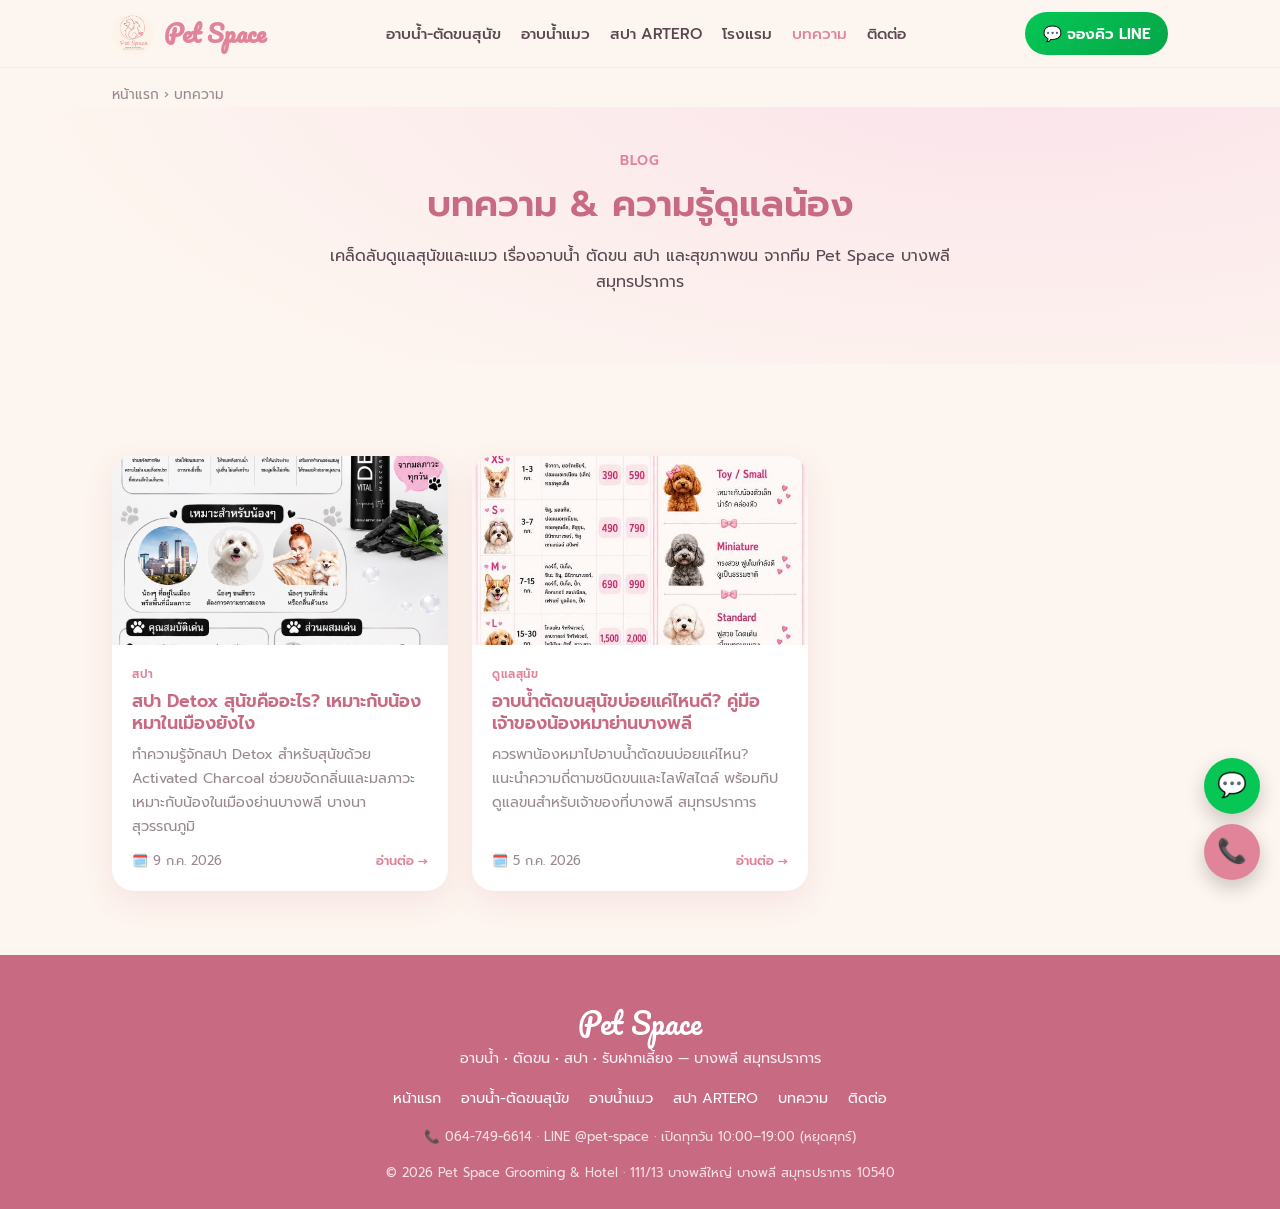
==== blog.html @ f8ef8228 "blog: publish/update articles (2026-07-11)" ====
<!DOCTYPE html>
<html lang="th">
<head>
<meta charset="UTF-8">
<meta name="viewport" content="width=device-width, initial-scale=1.0">
<title>บทความ ความรู้ดูแลสุนัข-แมว | Pet Space บางพลี สมุทรปราการ</title>
<meta name="description" content="รวมบทความความรู้เรื่องอาบน้ำ ตัดขน สปา และดูแลสุนัข-แมว โดย Pet Space ร้านโกรมมิ่งย่านบางพลี สมุทรปราการ">
<meta name="keywords" content="บทความดูแลสุนัข, ดูแลแมว, อาบน้ำตัดขน บางพลี, Pet Space บทความ">
<link rel="canonical" href="https://petspace.vercel.app/blog.html">
<meta name="theme-color" content="#E8A0B0">
<meta property="og:type" content="website">
<meta property="og:title" content="บทความ ความรู้ดูแลสุนัข-แมว | Pet Space บางพลี สมุทรปราการ">
<meta property="og:description" content="รวมบทความความรู้เรื่องอาบน้ำ ตัดขน สปา และดูแลสุนัข-แมว โดย Pet Space ร้านโกรมมิ่งย่านบางพลี สมุทรปราการ">
<meta property="og:image" content="https://petspace.vercel.app/Logo.jpg">
<meta property="og:url" content="https://petspace.vercel.app/blog.html">
<meta property="og:locale" content="th_TH">
<link rel="icon" type="image/jpeg" href="Logo.jpg">
<link rel="preconnect" href="https://fonts.googleapis.com">
<link rel="preconnect" href="https://fonts.gstatic.com" crossorigin>
<link href="https://fonts.googleapis.com/css2?family=Prompt:wght@300;400;500;600;700&family=Pacifico&display=swap" rel="stylesheet">
<link rel="stylesheet" href="assets/style.css">
<script type="application/ld+json">
{"@context":"https://schema.org","@type":"Blog","name":"บทความ Pet Space","url":"https://petspace.vercel.app/blog.html","description":"บทความความรู้เรื่องการดูแลสุนัขและแมว โดย Pet Space บางพลี สมุทรปราการ","blogPost":[{"@type":"BlogPosting","headline":"สปา Detox สุนัขคืออะไร? เหมาะกับน้องหมาในเมืองยังไง","url":"https://petspace.vercel.app/blog/dog-spa-detox.html","datePublished":"2026-07-09"},{"@type":"BlogPosting","headline":"อาบน้ำตัดขนสุนัขบ่อยแค่ไหนดี? คู่มือเจ้าของน้องหมาย่านบางพลี","url":"https://petspace.vercel.app/blog/how-often-bath-dog.html","datePublished":"2026-07-05"}]}
</script>
<script type="application/ld+json">
{"@context":"https://schema.org","@type":"BreadcrumbList","itemListElement":[{"@type":"ListItem","position":1,"name":"หน้าแรก","item":"https://petspace.vercel.app/"},{"@type":"ListItem","position":2,"name":"บทความ","item":"https://petspace.vercel.app/blog.html"}]}
</script>
</head>
<body>

<header>
  <nav class="nav">
    <a href="index.html" class="brand"><img src="Logo.jpg" alt="โลโก้ Pet Space บางพลี"><span class="script">Pet Space</span></a>
    <div class="menu">
      <a href="dog-grooming.html">อาบน้ำ-ตัดขนสุนัข</a>
      <a href="cat-grooming.html">อาบน้ำแมว</a>
      <a href="spa.html">สปา ARTERO</a>
      <a href="pet-hotel.html">โรงแรม</a>
      <a href="blog.html" class="active">บทความ</a>
      <a href="contact.html">ติดต่อ</a>
    </div>
    <a href="https://line.me/R/ti/p/@pet-space" class="btn btn-line">💬 จองคิว LINE</a>
    <button class="hamb" aria-label="เปิดเมนู" aria-expanded="false" onclick="var m=this.closest('.nav').querySelector('.menu');this.setAttribute('aria-expanded',m.classList.toggle('open'))">☰</button>
  </nav>
</header>

<div class="wrap"><p class="crumbs"><a href="index.html">หน้าแรก</a> › บทความ</p></div>

<section class="page-hero">
  <div class="wrap">
    <span class="eyebrow">Blog</span>
    <h1>บทความ &amp; ความรู้ดูแลน้อง</h1>
    <p>เคล็ดลับดูแลสุนัขและแมว เรื่องอาบน้ำ ตัดขน สปา และสุขภาพขน จากทีม Pet Space บางพลี สมุทรปราการ</p>
  </div>
</section>

<section>
  <div class="wrap">
    <div class="blog-grid">
      <a class="post-card" href="blog/dog-spa-detox.html">
        <img class="cover" src="S__39755821_0.jpg" alt="สปา Detox สุนัขคืออะไร? เหมาะกับน้องหมาในเมืองยังไง" loading="lazy">
        <div class="pbody">
          <span class="cat">สปา</span>
          <h3>สปา Detox สุนัขคืออะไร? เหมาะกับน้องหมาในเมืองยังไง</h3>
          <p class="excerpt">ทำความรู้จักสปา Detox สำหรับสุนัขด้วย Activated Charcoal ช่วยขจัดกลิ่นและมลภาวะ เหมาะกับน้องในเมืองย่านบางพลี บางนา สุวรรณภูมิ</p>
          <div class="meta"><span>🗓️ 9 ก.ค. 2026</span><span class="read">อ่านต่อ →</span></div>
        </div>
      </a>
      <a class="post-card" href="blog/how-often-bath-dog.html">
        <img class="cover" src="S__39755816_0.jpg" alt="อาบน้ำตัดขนสุนัขบ่อยแค่ไหนดี? คู่มือเจ้าของน้องหมาย่านบางพลี" loading="lazy">
        <div class="pbody">
          <span class="cat">ดูแลสุนัข</span>
          <h3>อาบน้ำตัดขนสุนัขบ่อยแค่ไหนดี? คู่มือเจ้าของน้องหมาย่านบางพลี</h3>
          <p class="excerpt">ควรพาน้องหมาไปอาบน้ำตัดขนบ่อยแค่ไหน? แนะนำความถี่ตามชนิดขนและไลฟ์สไตล์ พร้อมทิปดูแลขนสำหรับเจ้าของที่บางพลี สมุทรปราการ</p>
          <div class="meta"><span>🗓️ 5 ก.ค. 2026</span><span class="read">อ่านต่อ →</span></div>
        </div>
      </a>
    </div>
  </div>
</section>

<footer>
  <div class="wrap">
    <div class="script">Pet Space</div>
    <p style="font-size:.9rem;opacity:.9">อาบน้ำ • ตัดขน • สปา • รับฝากเลี้ยง — บางพลี สมุทรปราการ</p>
    <div class="fmenu"><a href="index.html">หน้าแรก</a><a href="dog-grooming.html">อาบน้ำ-ตัดขนสุนัข</a><a href="cat-grooming.html">อาบน้ำแมว</a><a href="spa.html">สปา ARTERO</a><a href="blog.html">บทความ</a><a href="contact.html">ติดต่อ</a></div>
    <p class="small">📞 064-749-6614 · LINE @pet-space · เปิดทุกวัน 10:00–19:00 (หยุดศุกร์)</p>
    <p class="small">© 2026 Pet Space Grooming &amp; Hotel · 111/13 บางพลีใหญ่ บางพลี สมุทรปราการ 10540</p>
  </div>
</footer>
<div class="float-cta">
  <a href="https://line.me/R/ti/p/@pet-space" class="f-line" aria-label="LINE">💬</a>
  <a href="tel:0647496614" class="f-tel" aria-label="โทร">📞</a>
</div>
</body>
</html>
---- assets/style.css ----
/* ===== Pet Space — shared stylesheet ===== */
:root{
  --cream:#FDF5EF; --cream2:#FBEDE4; --card:#FFFFFF;
  --rose:#E1849A; --rose-d:#C86A82; --pink:#F5A9C0; --pink-l:#FBE3EA;
  --purple:#9B6FC4; --charcoal:#3A2A30; --ink:#5B4750; --muted:#9A8891;
  --shadow:0 10px 30px rgba(200,106,130,.12);
  --radius:22px;
}
*{margin:0;padding:0;box-sizing:border-box}
html{scroll-behavior:smooth}
body{font-family:'Prompt',sans-serif;color:var(--ink);background:var(--cream);line-height:1.65;-webkit-font-smoothing:antialiased;overflow-x:hidden}
h1,h2,h3{color:var(--rose-d);font-weight:600;line-height:1.3}
a{color:inherit;text-decoration:none}
img{max-width:100%;height:auto}
.wrap{max-width:1100px;margin:0 auto;padding:0 22px}
.script{font-family:'Pacifico',cursive}
section{padding:64px 0}
.center{text-align:center}
.eyebrow{color:var(--rose);font-weight:600;letter-spacing:1px;font-size:.85rem;text-transform:uppercase}
.sec-title{font-size:2rem;margin:6px 0 10px}
.sec-sub{color:var(--muted);max-width:640px;margin:0 auto 8px}

/* HEADER */
header{position:sticky;top:0;z-index:50;background:rgba(253,245,239,.92);backdrop-filter:blur(10px);border-bottom:1px solid var(--pink-l)}
.nav{display:flex;align-items:center;justify-content:space-between;padding:12px 22px;max-width:1100px;margin:0 auto}
.brand{display:flex;align-items:center;gap:10px;font-weight:700;color:var(--rose-d);font-size:1.15rem}
.brand img{width:42px;height:42px;border-radius:50%;object-fit:cover}
.brand .script{font-size:1.5rem;color:var(--rose)}
.menu{display:flex;gap:20px;font-size:.95rem;font-weight:500}
.menu a:hover,.menu a.active{color:var(--rose)}
.btn{display:inline-flex;align-items:center;gap:8px;padding:11px 22px;border-radius:999px;font-weight:600;font-size:.95rem;transition:.2s;cursor:pointer;border:none}
.btn-line{background:linear-gradient(135deg,#06C755,#05a648);color:#fff}
.btn-primary{background:linear-gradient(135deg,var(--pink),var(--rose));color:#fff;box-shadow:var(--shadow)}
.btn-ghost{background:#fff;color:var(--rose-d);border:2px solid var(--pink)}
.btn:hover{transform:translateY(-2px)}
.nav .btn{padding:9px 18px}
.hamb{display:none;background:none;border:none;font-size:1.7rem;color:var(--rose-d);cursor:pointer;line-height:1;padding:6px 8px}

/* BREADCRUMB */
.crumbs{font-size:.85rem;color:var(--muted);padding:16px 0 0}
.crumbs a:hover{color:var(--rose)}

/* PAGE HERO */
.page-hero{background:radial-gradient(1000px 400px at 80% -20%,var(--pink-l),transparent),var(--cream);padding:40px 0 46px;text-align:center}
.page-hero h1{font-size:2.3rem;margin:8px auto 14px;max-width:820px}
.page-hero p{color:var(--ink);max-width:620px;margin:0 auto 22px}
.page-hero .cta{display:flex;gap:12px;justify-content:center;flex-wrap:wrap}
.badge{display:inline-flex;align-items:center;gap:8px;background:#fff;border:1px solid var(--pink-l);color:var(--rose-d);padding:7px 16px;border-radius:999px;font-size:.85rem;font-weight:500;box-shadow:var(--shadow)}

/* HERO (home) */
.hero{background:radial-gradient(1200px 500px at 80% -10%,var(--pink-l),transparent),var(--cream);padding:56px 0 30px;text-align:center}
.hero h1{font-size:2.6rem;margin:18px auto;max-width:820px}
.hero p.lead{font-size:1.15rem;color:var(--ink);margin:0 auto 26px;max-width:640px}
.hero .cta{display:flex;gap:14px;flex-wrap:wrap;justify-content:center}
.hero-banner{margin-top:34px}
.hero-banner img{width:100%;height:auto;border-radius:var(--radius);box-shadow:var(--shadow);display:block}

/* IMAGES / FIGURES */
.figure{margin-top:28px;text-align:center}
.figure img{border-radius:var(--radius);box-shadow:var(--shadow);width:100%;max-width:460px;display:inline-block}
.figure figcaption{color:var(--muted);font-size:.85rem;margin-top:10px}
.poster-row{display:grid;grid-template-columns:repeat(3,1fr);gap:18px;margin-top:26px}
.poster-row img{width:100%;border-radius:16px;box-shadow:var(--shadow);display:block}
.storefront-grid{display:grid;grid-template-columns:1fr 1fr;gap:18px;margin-top:26px}
.storefront-grid img{width:100%;height:100%;object-fit:cover;border-radius:var(--radius);box-shadow:var(--shadow);display:block}
.spa-card .poster{width:100%;border-radius:14px;margin-bottom:14px;display:block;box-shadow:0 4px 14px rgba(0,0,0,.08)}

/* BLOG / ARTICLE */
.blog-grid{display:grid;grid-template-columns:repeat(3,1fr);gap:24px;margin-top:28px}
.post-card{background:#fff;border-radius:var(--radius);box-shadow:var(--shadow);overflow:hidden;display:flex;flex-direction:column;transition:.2s}
.post-card:hover{transform:translateY(-3px)}
.post-card .cover{width:100%;aspect-ratio:16/9;object-fit:cover;display:block;background:var(--pink-l)}
.post-card .pbody{padding:20px;display:flex;flex-direction:column;flex:1}
.post-card .cat{color:var(--rose);font-size:.72rem;font-weight:600;text-transform:uppercase;letter-spacing:.5px}
.post-card h3{font-size:1.1rem;margin:6px 0 8px;color:var(--rose-d)}
.post-card .excerpt{font-size:.9rem;color:var(--muted);flex:1}
.post-card .meta{color:var(--muted);font-size:.8rem;margin-top:12px;display:flex;justify-content:space-between;align-items:center}
.post-card .read{color:var(--rose);font-weight:600}
.article{max-width:760px;margin:0 auto}
.article-cover{width:100%;border-radius:var(--radius);box-shadow:var(--shadow);margin-bottom:24px;aspect-ratio:16/9;object-fit:cover;display:block}
.article-meta{color:var(--muted);font-size:.9rem;margin-bottom:6px}
.article h2{font-size:1.5rem;margin:30px 0 12px}
.article h3{font-size:1.2rem;margin:22px 0 8px}
.article p{margin:0 0 16px;font-size:1.03rem;line-height:1.85}
.article ul,.article ol{margin:0 0 18px 24px}
.article li{margin:7px 0;line-height:1.7}
.article a{color:var(--rose-d);text-decoration:underline;text-underline-offset:2px}
.article img{border-radius:var(--radius);box-shadow:var(--shadow);margin:20px 0;width:100%}
.article blockquote{border-left:4px solid var(--pink);background:var(--pink-l);margin:18px 0;padding:12px 18px;border-radius:0 12px 12px 0;color:var(--ink)}
.share-cta{background:linear-gradient(135deg,var(--pink-l),#fff);border-radius:var(--radius);box-shadow:var(--shadow);padding:26px;text-align:center;margin-top:36px}

/* TRUST */
.trust{background:var(--cream2)}
.trust-grid{display:grid;grid-template-columns:repeat(4,1fr);gap:18px}
.trust-item{background:#fff;border-radius:var(--radius);padding:26px 18px;text-align:center;box-shadow:var(--shadow)}
.trust-item .ic{font-size:2rem}
.trust-item h3{font-size:1.05rem;margin-top:10px}
.trust-item p{font-size:.85rem;color:var(--muted)}

/* SERVICE CARDS (home overview) */
.svc-grid{display:grid;grid-template-columns:repeat(3,1fr);gap:22px;margin-top:26px}
.svc{background:#fff;border-radius:var(--radius);padding:28px 24px;box-shadow:var(--shadow);text-align:center;display:flex;flex-direction:column}
.svc .big{font-size:2.6rem}
.svc h3{margin:10px 0 6px}
.svc p{font-size:.9rem;color:var(--muted);flex:1}
.svc .lnk{color:var(--rose);font-weight:600;margin-top:12px;font-size:.9rem}

/* PROMO */
.promo{background:linear-gradient(135deg,var(--rose),var(--pink));color:#fff;border-radius:var(--radius);padding:34px;text-align:center;box-shadow:var(--shadow)}
.promo h2{color:#fff;font-size:1.7rem}
.promo .chips{display:flex;gap:14px;justify-content:center;flex-wrap:wrap;margin-top:16px}
.chip{background:rgba(255,255,255,.22);border:1px solid rgba(255,255,255,.5);padding:10px 20px;border-radius:999px;font-weight:600}

/* TABLES */
.price-table{width:100%;border-collapse:separate;border-spacing:0;background:#fff;border-radius:var(--radius);overflow:hidden;box-shadow:var(--shadow);margin-top:22px}
.price-table th{background:var(--pink-l);color:var(--rose-d);font-weight:600;padding:14px;font-size:.95rem}
.price-table td{padding:14px;border-top:1px solid var(--cream2);text-align:center}
.price-table td:first-child,.price-table td:nth-child(2){text-align:left}
.price-table .size{font-weight:700;color:var(--rose-d)}
.price-table .price{font-weight:700;color:var(--rose);font-size:1.1rem}
.breeds{font-size:.82rem;color:var(--muted)}
.two-col{display:grid;grid-template-columns:1fr 1fr;gap:26px}

/* ADD-ON */
.addon-grid{display:grid;grid-template-columns:repeat(3,1fr);gap:16px;margin-top:22px}
.addon{background:#fff;border-radius:16px;padding:20px;box-shadow:var(--shadow);display:flex;justify-content:space-between;align-items:center;gap:10px}
.addon .n{font-weight:500}
.addon .p{font-weight:700;color:var(--rose);white-space:nowrap}

/* SPA */
.spa{background:var(--cream2)}
.spa-grid{display:grid;grid-template-columns:repeat(3,1fr);gap:22px;margin-top:26px}
.spa-card{background:#fff;border-radius:var(--radius);padding:28px 24px;box-shadow:var(--shadow);border-top:5px solid var(--pink)}
.spa-card.keratin{border-top-color:var(--purple)}
.spa-card.detox{border-top-color:var(--charcoal)}
.spa-card h3{font-size:1.25rem}
.spa-card .sub{color:var(--rose);font-weight:600;font-size:.95rem;margin:4px 0 12px}
.spa-card ul{list-style:none;font-size:.9rem;color:var(--ink)}
.spa-card li{padding:4px 0 4px 22px;position:relative}
.spa-card li:before{content:"🐾";position:absolute;left:0;font-size:.8rem}

/* STYLING */
.style-grid{display:grid;grid-template-columns:repeat(3,1fr);gap:20px;margin-top:26px}
.style-card{background:#fff;border-radius:var(--radius);padding:26px;text-align:center;box-shadow:var(--shadow)}
.style-card .big{font-size:2.4rem}
.style-card h3{margin:8px 0 4px}
.style-card p{font-size:.88rem;color:var(--muted)}

/* HOTEL */
.hotel-grid{display:grid;grid-template-columns:1fr 1fr;gap:36px;align-items:center}
.hotel-list{list-style:none}
.hotel-list li{padding:8px 0 8px 30px;position:relative}
.hotel-list li:before{content:"💗";position:absolute;left:0}
.hotel-visual{background:linear-gradient(135deg,var(--pink-l),#fff);border-radius:var(--radius);padding:40px;text-align:center;box-shadow:var(--shadow);font-size:4rem}

/* REVIEWS */
.rev-grid{display:grid;grid-template-columns:repeat(3,1fr);gap:20px;margin-top:26px}
.rev{background:#fff;border-radius:var(--radius);padding:24px;box-shadow:var(--shadow)}
.rev .stars{color:#FFC107;font-size:1.1rem}
.rev p{font-size:.92rem;margin:10px 0}
.rev .who{font-weight:600;color:var(--rose-d);font-size:.9rem}

/* FAQ */
.faq{max-width:760px;margin:22px auto 0}
.faq details{background:#fff;border-radius:16px;box-shadow:var(--shadow);margin-bottom:12px;padding:4px 20px}
.faq summary{cursor:pointer;font-weight:600;color:var(--rose-d);padding:14px 0;list-style:none}
.faq summary::-webkit-details-marker{display:none}
.faq summary:before{content:"❔ ";}
.faq p{padding:0 0 14px;font-size:.92rem;color:var(--ink)}

/* CONTACT */
.contact{background:var(--cream2)}
.contact-grid{display:grid;grid-template-columns:1fr 1fr;gap:30px}
.info-card{background:#fff;border-radius:var(--radius);padding:30px;box-shadow:var(--shadow)}
.info-row{display:flex;gap:14px;padding:12px 0;border-bottom:1px solid var(--cream2);align-items:flex-start}
.info-row:last-child{border-bottom:none}
.info-row .ic{font-size:1.3rem}
.info-row b{color:var(--rose-d)}
.map-embed{border-radius:var(--radius);overflow:hidden;box-shadow:var(--shadow);min-height:340px;border:0;width:100%}

/* CTA BAND */
.cta-band{background:linear-gradient(135deg,var(--pink-l),#fff);text-align:center}
.cta-band h2{font-size:1.7rem}
.cta-band .cta{display:flex;gap:14px;justify-content:center;flex-wrap:wrap;margin-top:18px}

/* FOOTER */
footer{background:var(--rose-d);color:#fff;padding:44px 0 26px;text-align:center}
footer .script{font-size:1.8rem;color:#fff}
footer .fmenu{display:flex;gap:20px;justify-content:center;flex-wrap:wrap;margin:16px 0;font-size:.9rem}
footer a:hover{opacity:.8}
footer .small{font-size:.8rem;opacity:.8;margin-top:14px}

/* FLOAT CTA */
.float-cta{position:fixed;bottom:20px;right:20px;z-index:60;display:flex;flex-direction:column;gap:10px}
.float-cta a{width:56px;height:56px;border-radius:50%;display:flex;align-items:center;justify-content:center;font-size:1.5rem;box-shadow:0 8px 20px rgba(0,0,0,.2)}
.f-line{background:#06C755;color:#fff}
.f-tel{background:var(--rose);color:#fff}

@media(max-width:820px){
  .hamb{display:block}
  .nav .btn-line{display:none}
  .nav{flex-wrap:wrap}
  .menu{display:none;position:absolute;top:100%;left:0;right:0;background:var(--cream);border-top:1px solid var(--pink-l);border-bottom:1px solid var(--pink-l);flex-direction:column;gap:0;padding:4px 0;box-shadow:var(--shadow)}
  .menu.open{display:flex}
  .menu a{padding:14px 22px;border-bottom:1px solid var(--pink-l);font-size:1rem}
  .menu a:last-child{border-bottom:none}
  .hero-grid,.two-col,.hotel-grid,.contact-grid{grid-template-columns:1fr}
  .trust-grid{grid-template-columns:1fr 1fr}
  .addon-grid,.spa-grid,.style-grid,.rev-grid,.svc-grid,.poster-row,.storefront-grid,.blog-grid{grid-template-columns:1fr}
  .cta{flex-direction:column;align-items:stretch}
  .cta .btn{width:100%;justify-content:center}
  .hero h1{font-size:1.9rem}
  .page-hero h1{font-size:1.7rem}
  .sec-title{font-size:1.55rem}
  .price-table th,.price-table td{padding:9px 7px;font-size:.85rem}
  .price-table .price{font-size:.98rem}
  .info-card .btn{width:100%;justify-content:center}
  section{padding:40px 0}
}
@media(max-width:400px){
  .trust-grid{grid-template-columns:1fr}
  .price-table th,.price-table td{padding:8px 5px;font-size:.8rem}
}
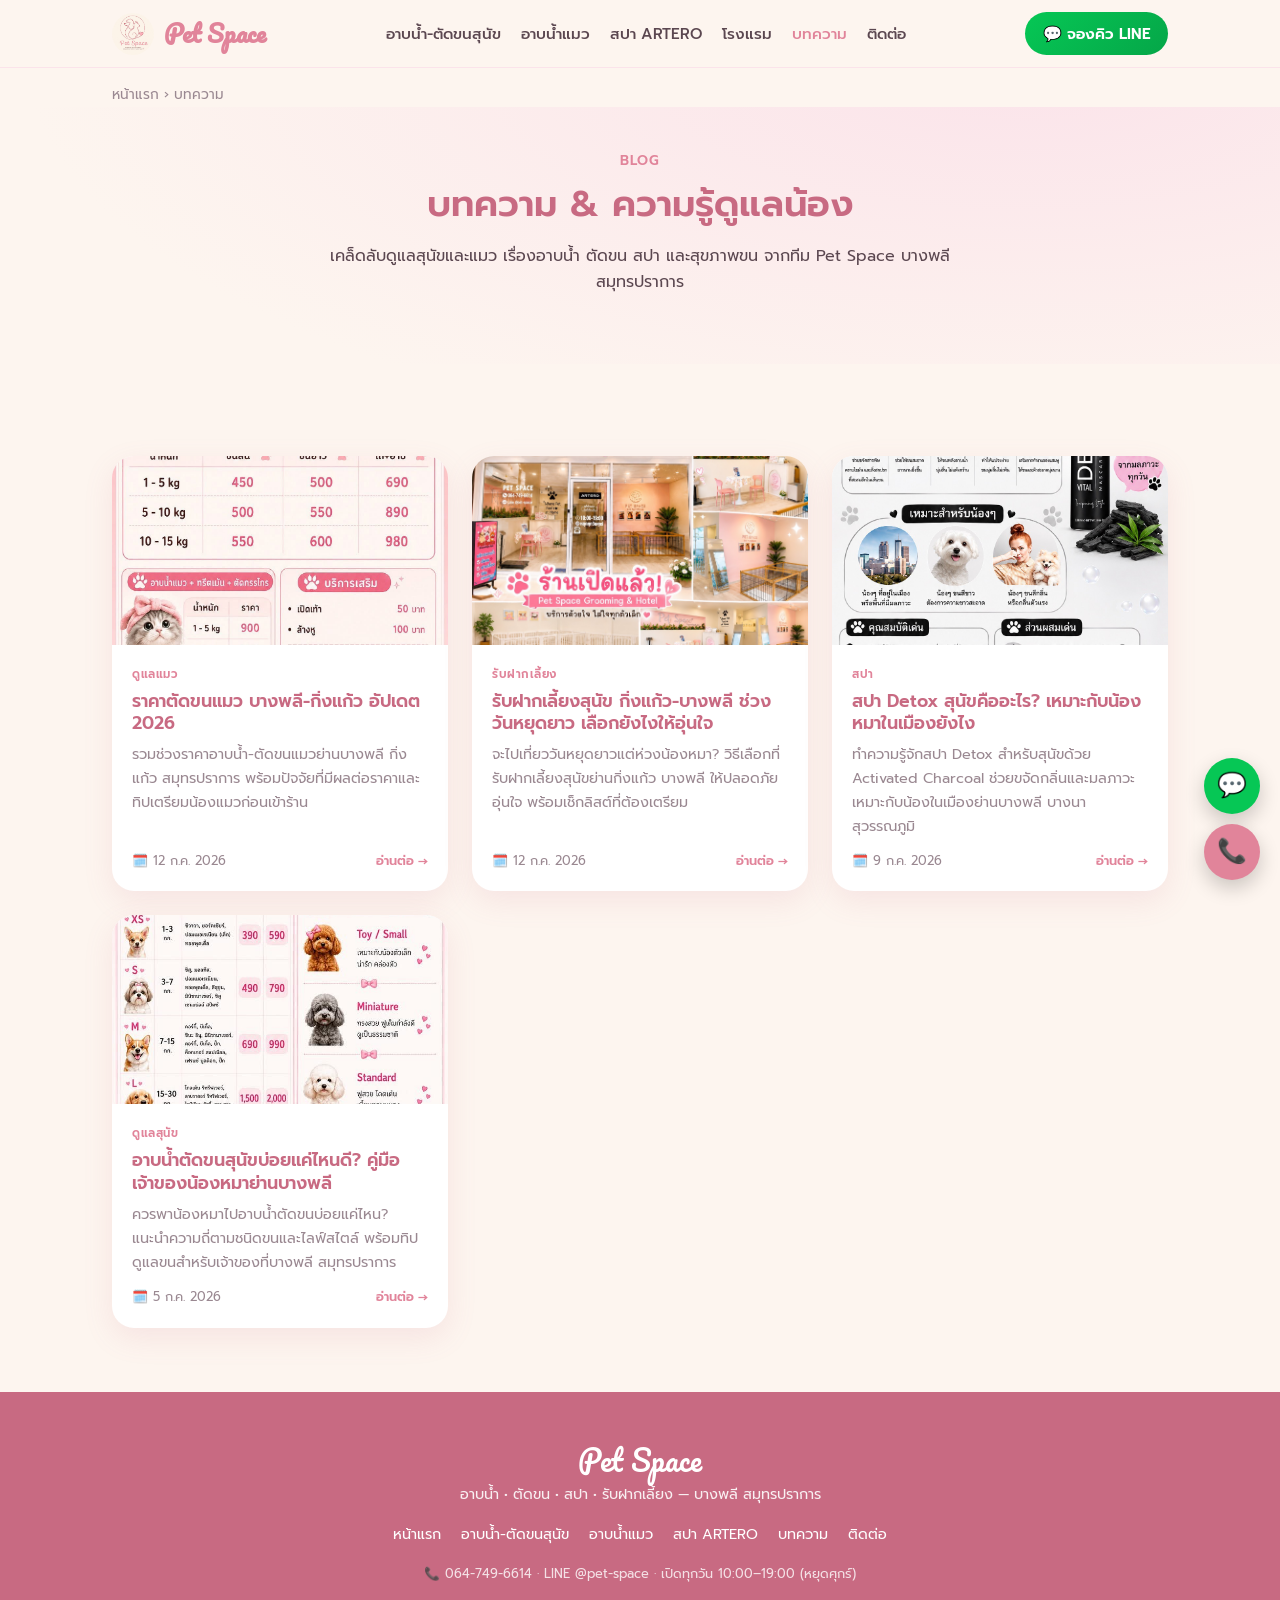
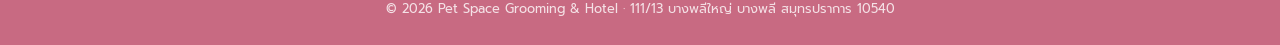
==== commit f486290f: "seo: apply audit findings (กิ่งแก้ว keywords, shorter meta) + 2 long-tail articles On-page (from SEO" ====
--- a/blog.html
+++ b/blog.html
@@ -20,7 +20,7 @@
 <link href="https://fonts.googleapis.com/css2?family=Prompt:wght@300;400;500;600;700&family=Pacifico&display=swap" rel="stylesheet">
 <link rel="stylesheet" href="assets/style.css">
 <script type="application/ld+json">
-{"@context":"https://schema.org","@type":"Blog","name":"บทความ Pet Space","url":"https://petspace.vercel.app/blog.html","description":"บทความความรู้เรื่องการดูแลสุนัขและแมว โดย Pet Space บางพลี สมุทรปราการ","blogPost":[{"@type":"BlogPosting","headline":"สปา Detox สุนัขคืออะไร? เหมาะกับน้องหมาในเมืองยังไง","url":"https://petspace.vercel.app/blog/dog-spa-detox.html","datePublished":"2026-07-09"},{"@type":"BlogPosting","headline":"อาบน้ำตัดขนสุนัขบ่อยแค่ไหนดี? คู่มือเจ้าของน้องหมาย่านบางพลี","url":"https://petspace.vercel.app/blog/how-often-bath-dog.html","datePublished":"2026-07-05"}]}
+{"@context":"https://schema.org","@type":"Blog","name":"บทความ Pet Space","url":"https://petspace.vercel.app/blog.html","description":"บทความความรู้เรื่องการดูแลสุนัขและแมว โดย Pet Space บางพลี สมุทรปราการ","blogPost":[{"@type":"BlogPosting","headline":"ราคาตัดขนแมว บางพลี-กิ่งแก้ว อัปเดต 2026","url":"https://petspace.vercel.app/blog/cat-grooming-price-bangphli.html","datePublished":"2026-07-12"},{"@type":"BlogPosting","headline":"รับฝากเลี้ยงสุนัข กิ่งแก้ว-บางพลี ช่วงวันหยุดยาว เลือกยังไงให้อุ่นใจ","url":"https://petspace.vercel.app/blog/dog-boarding-bangphli-holidays.html","datePublished":"2026-07-12"},{"@type":"BlogPosting","headline":"สปา Detox สุนัขคืออะไร? เหมาะกับน้องหมาในเมืองยังไง","url":"https://petspace.vercel.app/blog/dog-spa-detox.html","datePublished":"2026-07-09"},{"@type":"BlogPosting","headline":"อาบน้ำตัดขนสุนัขบ่อยแค่ไหนดี? คู่มือเจ้าของน้องหมาย่านบางพลี","url":"https://petspace.vercel.app/blog/how-often-bath-dog.html","datePublished":"2026-07-05"}]}
 </script>
 <script type="application/ld+json">
 {"@context":"https://schema.org","@type":"BreadcrumbList","itemListElement":[{"@type":"ListItem","position":1,"name":"หน้าแรก","item":"https://petspace.vercel.app/"},{"@type":"ListItem","position":2,"name":"บทความ","item":"https://petspace.vercel.app/blog.html"}]}
@@ -57,6 +57,24 @@
 <section>
   <div class="wrap">
     <div class="blog-grid">
+      <a class="post-card" href="blog/cat-grooming-price-bangphli.html">
+        <img class="cover" src="S__39755817_0.jpg" alt="ราคาตัดขนแมว บางพลี-กิ่งแก้ว อัปเดต 2026" loading="lazy">
+        <div class="pbody">
+          <span class="cat">ดูแลแมว</span>
+          <h3>ราคาตัดขนแมว บางพลี-กิ่งแก้ว อัปเดต 2026</h3>
+          <p class="excerpt">รวมช่วงราคาอาบน้ำ-ตัดขนแมวย่านบางพลี กิ่งแก้ว สมุทรปราการ พร้อมปัจจัยที่มีผลต่อราคาและทิปเตรียมน้องแมวก่อนเข้าร้าน</p>
+          <div class="meta"><span>🗓️ 12 ก.ค. 2026</span><span class="read">อ่านต่อ →</span></div>
+        </div>
+      </a>
+      <a class="post-card" href="blog/dog-boarding-bangphli-holidays.html">
+        <img class="cover" src="S__39755818_0.jpg" alt="รับฝากเลี้ยงสุนัข กิ่งแก้ว-บางพลี ช่วงวันหยุดยาว" loading="lazy">
+        <div class="pbody">
+          <span class="cat">รับฝากเลี้ยง</span>
+          <h3>รับฝากเลี้ยงสุนัข กิ่งแก้ว-บางพลี ช่วงวันหยุดยาว เลือกยังไงให้อุ่นใจ</h3>
+          <p class="excerpt">จะไปเที่ยววันหยุดยาวแต่ห่วงน้องหมา? วิธีเลือกที่รับฝากเลี้ยงสุนัขย่านกิ่งแก้ว บางพลี ให้ปลอดภัยอุ่นใจ พร้อมเช็กลิสต์ที่ต้องเตรียม</p>
+          <div class="meta"><span>🗓️ 12 ก.ค. 2026</span><span class="read">อ่านต่อ →</span></div>
+        </div>
+      </a>
       <a class="post-card" href="blog/dog-spa-detox.html">
         <img class="cover" src="S__39755821_0.jpg" alt="สปา Detox สุนัขคืออะไร? เหมาะกับน้องหมาในเมืองยังไง" loading="lazy">
         <div class="pbody">
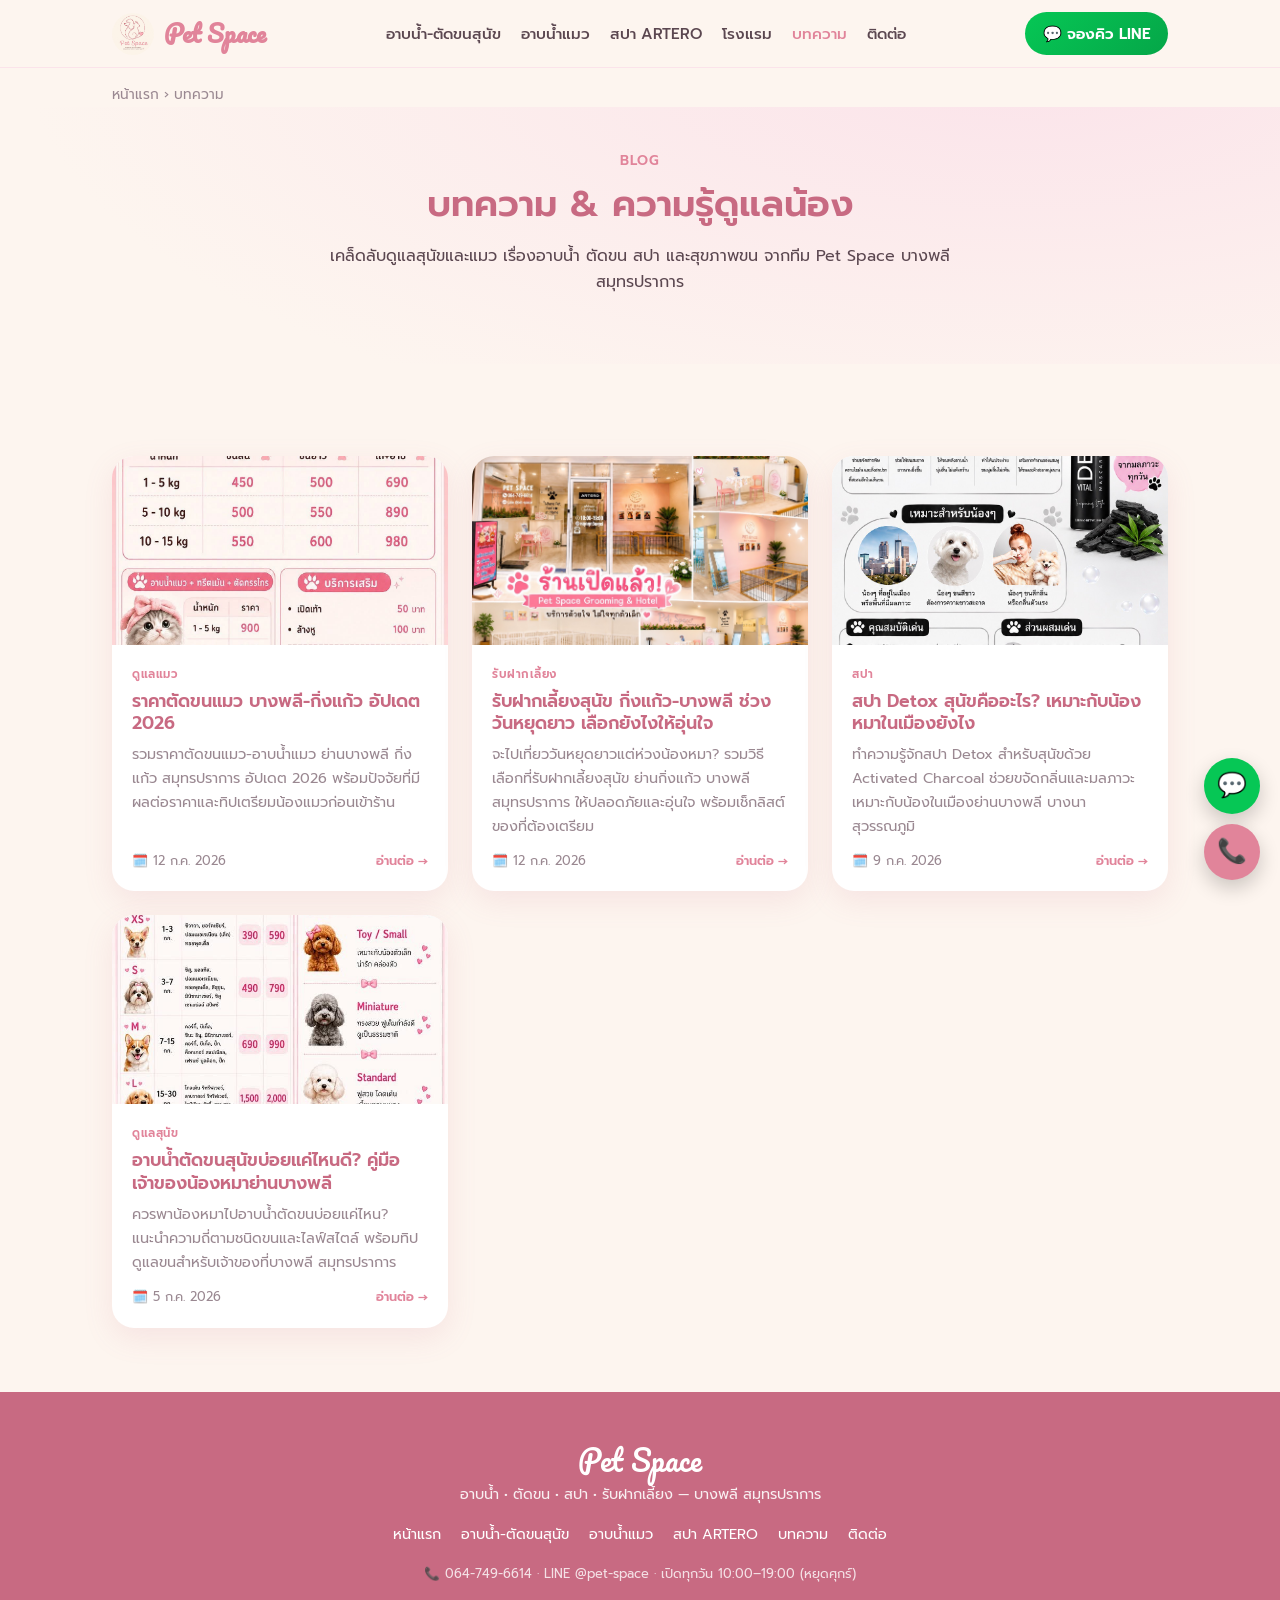
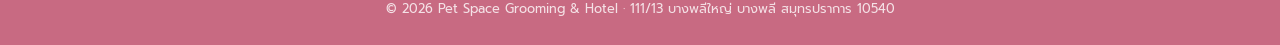
==== commit 23bcec82: "blog: add md sources for the 2 hand-added articles + rebuild (all 4 md-driven)" ====
--- a/blog.html
+++ b/blog.html
@@ -62,16 +62,16 @@
         <div class="pbody">
           <span class="cat">ดูแลแมว</span>
           <h3>ราคาตัดขนแมว บางพลี-กิ่งแก้ว อัปเดต 2026</h3>
-          <p class="excerpt">รวมช่วงราคาอาบน้ำ-ตัดขนแมวย่านบางพลี กิ่งแก้ว สมุทรปราการ พร้อมปัจจัยที่มีผลต่อราคาและทิปเตรียมน้องแมวก่อนเข้าร้าน</p>
+          <p class="excerpt">รวมราคาตัดขนแมว-อาบน้ำแมว ย่านบางพลี กิ่งแก้ว สมุทรปราการ อัปเดต 2026 พร้อมปัจจัยที่มีผลต่อราคาและทิปเตรียมน้องแมวก่อนเข้าร้าน</p>
           <div class="meta"><span>🗓️ 12 ก.ค. 2026</span><span class="read">อ่านต่อ →</span></div>
         </div>
       </a>
       <a class="post-card" href="blog/dog-boarding-bangphli-holidays.html">
-        <img class="cover" src="S__39755818_0.jpg" alt="รับฝากเลี้ยงสุนัข กิ่งแก้ว-บางพลี ช่วงวันหยุดยาว" loading="lazy">
+        <img class="cover" src="S__39755818_0.jpg" alt="รับฝากเลี้ยงสุนัข กิ่งแก้ว-บางพลี ช่วงวันหยุดยาว เลือกยังไงให้อุ่นใจ" loading="lazy">
         <div class="pbody">
           <span class="cat">รับฝากเลี้ยง</span>
           <h3>รับฝากเลี้ยงสุนัข กิ่งแก้ว-บางพลี ช่วงวันหยุดยาว เลือกยังไงให้อุ่นใจ</h3>
-          <p class="excerpt">จะไปเที่ยววันหยุดยาวแต่ห่วงน้องหมา? วิธีเลือกที่รับฝากเลี้ยงสุนัขย่านกิ่งแก้ว บางพลี ให้ปลอดภัยอุ่นใจ พร้อมเช็กลิสต์ที่ต้องเตรียม</p>
+          <p class="excerpt">จะไปเที่ยววันหยุดยาวแต่ห่วงน้องหมา? รวมวิธีเลือกที่รับฝากเลี้ยงสุนัข ย่านกิ่งแก้ว บางพลี สมุทรปราการ ให้ปลอดภัยและอุ่นใจ พร้อมเช็กลิสต์ของที่ต้องเตรียม</p>
           <div class="meta"><span>🗓️ 12 ก.ค. 2026</span><span class="read">อ่านต่อ →</span></div>
         </div>
       </a>
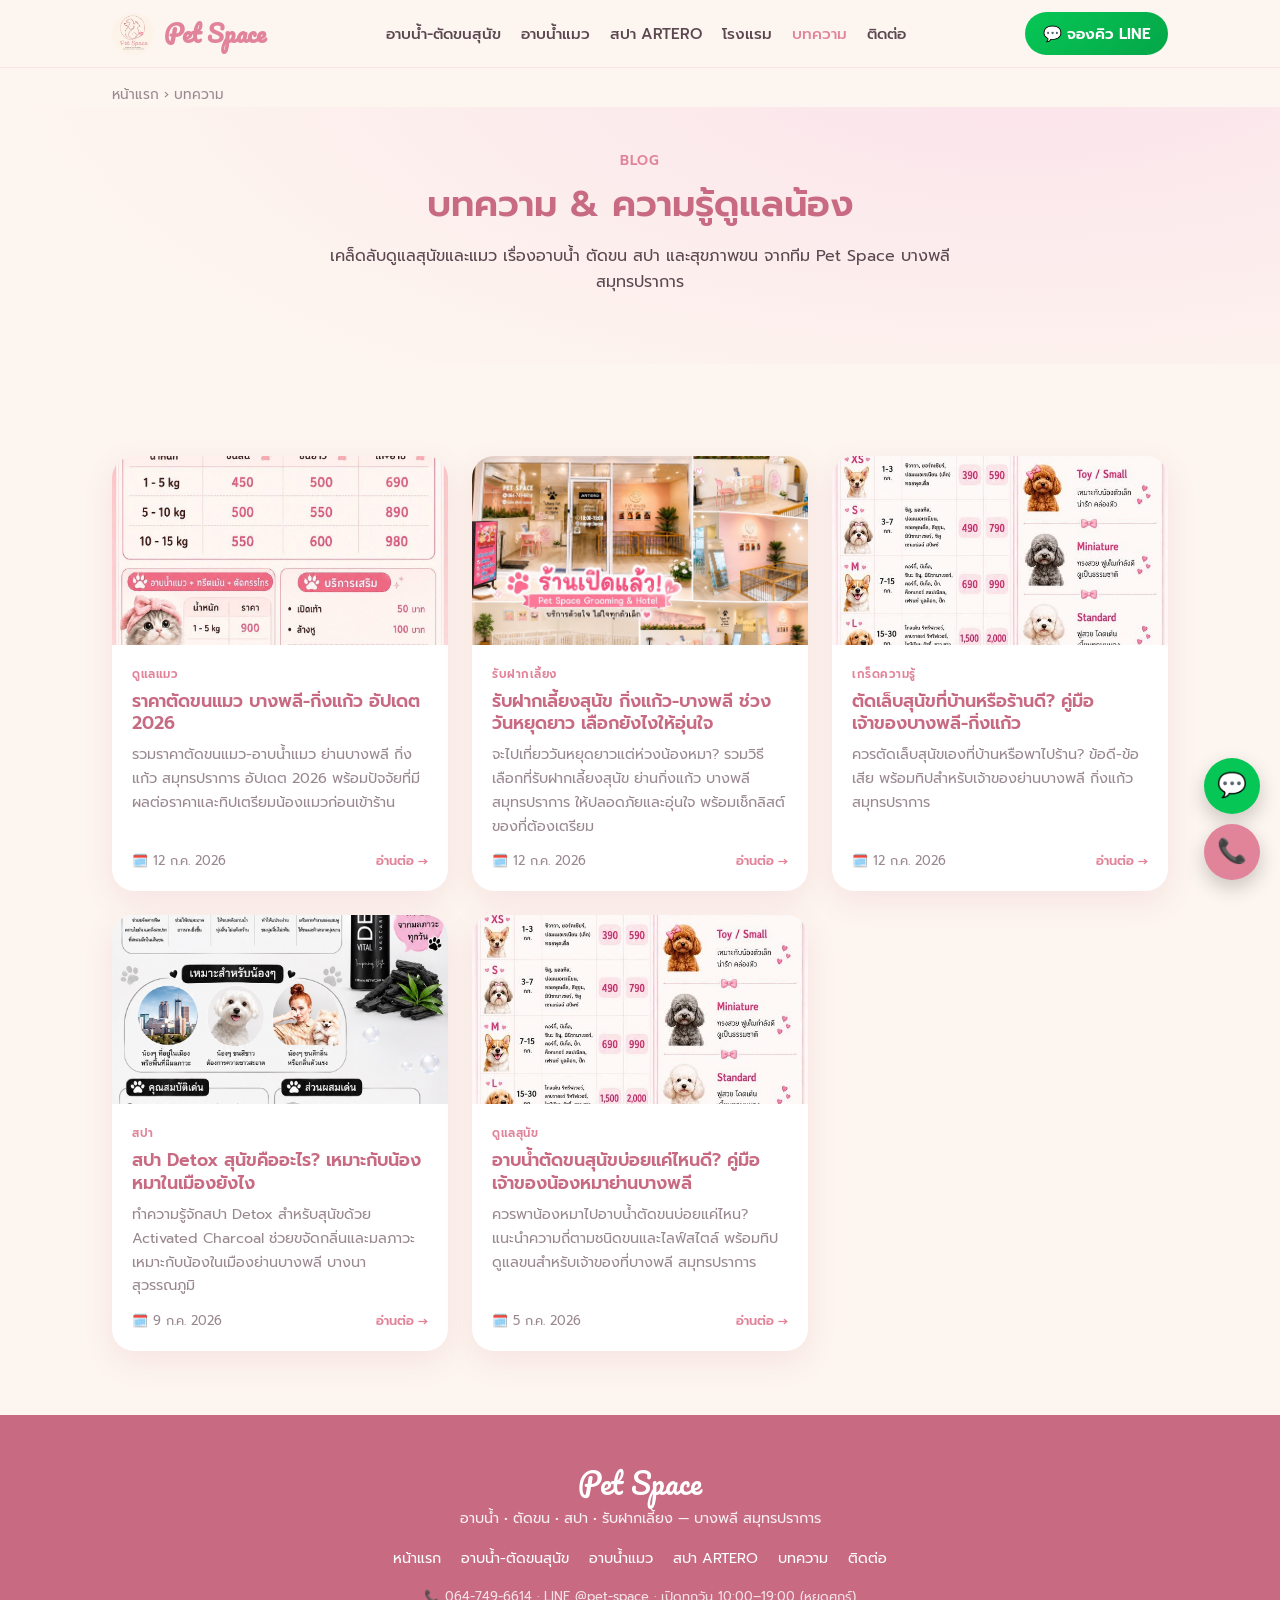
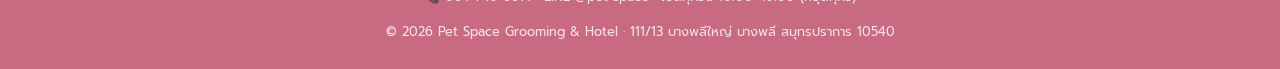
==== commit f8ca702c: "blog: ตัดเล็บสุนัขที่บ้านหรือร้านดี? คู่มือเจ้าของบางพลี-กิ่งแก้ว [dog-nail-trim-bangphli] Published" ====
--- a/blog.html
+++ b/blog.html
@@ -20,7 +20,7 @@
 <link href="https://fonts.googleapis.com/css2?family=Prompt:wght@300;400;500;600;700&family=Pacifico&display=swap" rel="stylesheet">
 <link rel="stylesheet" href="assets/style.css">
 <script type="application/ld+json">
-{"@context":"https://schema.org","@type":"Blog","name":"บทความ Pet Space","url":"https://petspace.vercel.app/blog.html","description":"บทความความรู้เรื่องการดูแลสุนัขและแมว โดย Pet Space บางพลี สมุทรปราการ","blogPost":[{"@type":"BlogPosting","headline":"ราคาตัดขนแมว บางพลี-กิ่งแก้ว อัปเดต 2026","url":"https://petspace.vercel.app/blog/cat-grooming-price-bangphli.html","datePublished":"2026-07-12"},{"@type":"BlogPosting","headline":"รับฝากเลี้ยงสุนัข กิ่งแก้ว-บางพลี ช่วงวันหยุดยาว เลือกยังไงให้อุ่นใจ","url":"https://petspace.vercel.app/blog/dog-boarding-bangphli-holidays.html","datePublished":"2026-07-12"},{"@type":"BlogPosting","headline":"สปา Detox สุนัขคืออะไร? เหมาะกับน้องหมาในเมืองยังไง","url":"https://petspace.vercel.app/blog/dog-spa-detox.html","datePublished":"2026-07-09"},{"@type":"BlogPosting","headline":"อาบน้ำตัดขนสุนัขบ่อยแค่ไหนดี? คู่มือเจ้าของน้องหมาย่านบางพลี","url":"https://petspace.vercel.app/blog/how-often-bath-dog.html","datePublished":"2026-07-05"}]}
+{"@context":"https://schema.org","@type":"Blog","name":"บทความ Pet Space","url":"https://petspace.vercel.app/blog.html","description":"บทความความรู้เรื่องการดูแลสุนัขและแมว โดย Pet Space บางพลี สมุทรปราการ","blogPost":[{"@type":"BlogPosting","headline":"ราคาตัดขนแมว บางพลี-กิ่งแก้ว อัปเดต 2026","url":"https://petspace.vercel.app/blog/cat-grooming-price-bangphli.html","datePublished":"2026-07-12"},{"@type":"BlogPosting","headline":"รับฝากเลี้ยงสุนัข กิ่งแก้ว-บางพลี ช่วงวันหยุดยาว เลือกยังไงให้อุ่นใจ","url":"https://petspace.vercel.app/blog/dog-boarding-bangphli-holidays.html","datePublished":"2026-07-12"},{"@type":"BlogPosting","headline":"ตัดเล็บสุนัขที่บ้านหรือร้านดี? คู่มือเจ้าของบางพลี-กิ่งแก้ว","url":"https://petspace.vercel.app/blog/dog-nail-trim-bangphli.html","datePublished":"2026-07-12"},{"@type":"BlogPosting","headline":"สปา Detox สุนัขคืออะไร? เหมาะกับน้องหมาในเมืองยังไง","url":"https://petspace.vercel.app/blog/dog-spa-detox.html","datePublished":"2026-07-09"},{"@type":"BlogPosting","headline":"อาบน้ำตัดขนสุนัขบ่อยแค่ไหนดี? คู่มือเจ้าของน้องหมาย่านบางพลี","url":"https://petspace.vercel.app/blog/how-often-bath-dog.html","datePublished":"2026-07-05"}]}
 </script>
 <script type="application/ld+json">
 {"@context":"https://schema.org","@type":"BreadcrumbList","itemListElement":[{"@type":"ListItem","position":1,"name":"หน้าแรก","item":"https://petspace.vercel.app/"},{"@type":"ListItem","position":2,"name":"บทความ","item":"https://petspace.vercel.app/blog.html"}]}
@@ -75,6 +75,15 @@
           <div class="meta"><span>🗓️ 12 ก.ค. 2026</span><span class="read">อ่านต่อ →</span></div>
         </div>
       </a>
+      <a class="post-card" href="blog/dog-nail-trim-bangphli.html">
+        <img class="cover" src="S__39755816_0.jpg" alt="ตัดเล็บสุนัขที่บ้านหรือร้านดี? คู่มือเจ้าของบางพลี-กิ่งแก้ว" loading="lazy">
+        <div class="pbody">
+          <span class="cat">เกร็ดความรู้</span>
+          <h3>ตัดเล็บสุนัขที่บ้านหรือร้านดี? คู่มือเจ้าของบางพลี-กิ่งแก้ว</h3>
+          <p class="excerpt">ควรตัดเล็บสุนัขเองที่บ้านหรือพาไปร้าน? ข้อดี-ข้อเสีย พร้อมทิปสำหรับเจ้าของย่านบางพลี กิ่งแก้ว สมุทรปราการ</p>
+          <div class="meta"><span>🗓️ 12 ก.ค. 2026</span><span class="read">อ่านต่อ →</span></div>
+        </div>
+      </a>
       <a class="post-card" href="blog/dog-spa-detox.html">
         <img class="cover" src="S__39755821_0.jpg" alt="สปา Detox สุนัขคืออะไร? เหมาะกับน้องหมาในเมืองยังไง" loading="lazy">
         <div class="pbody">
